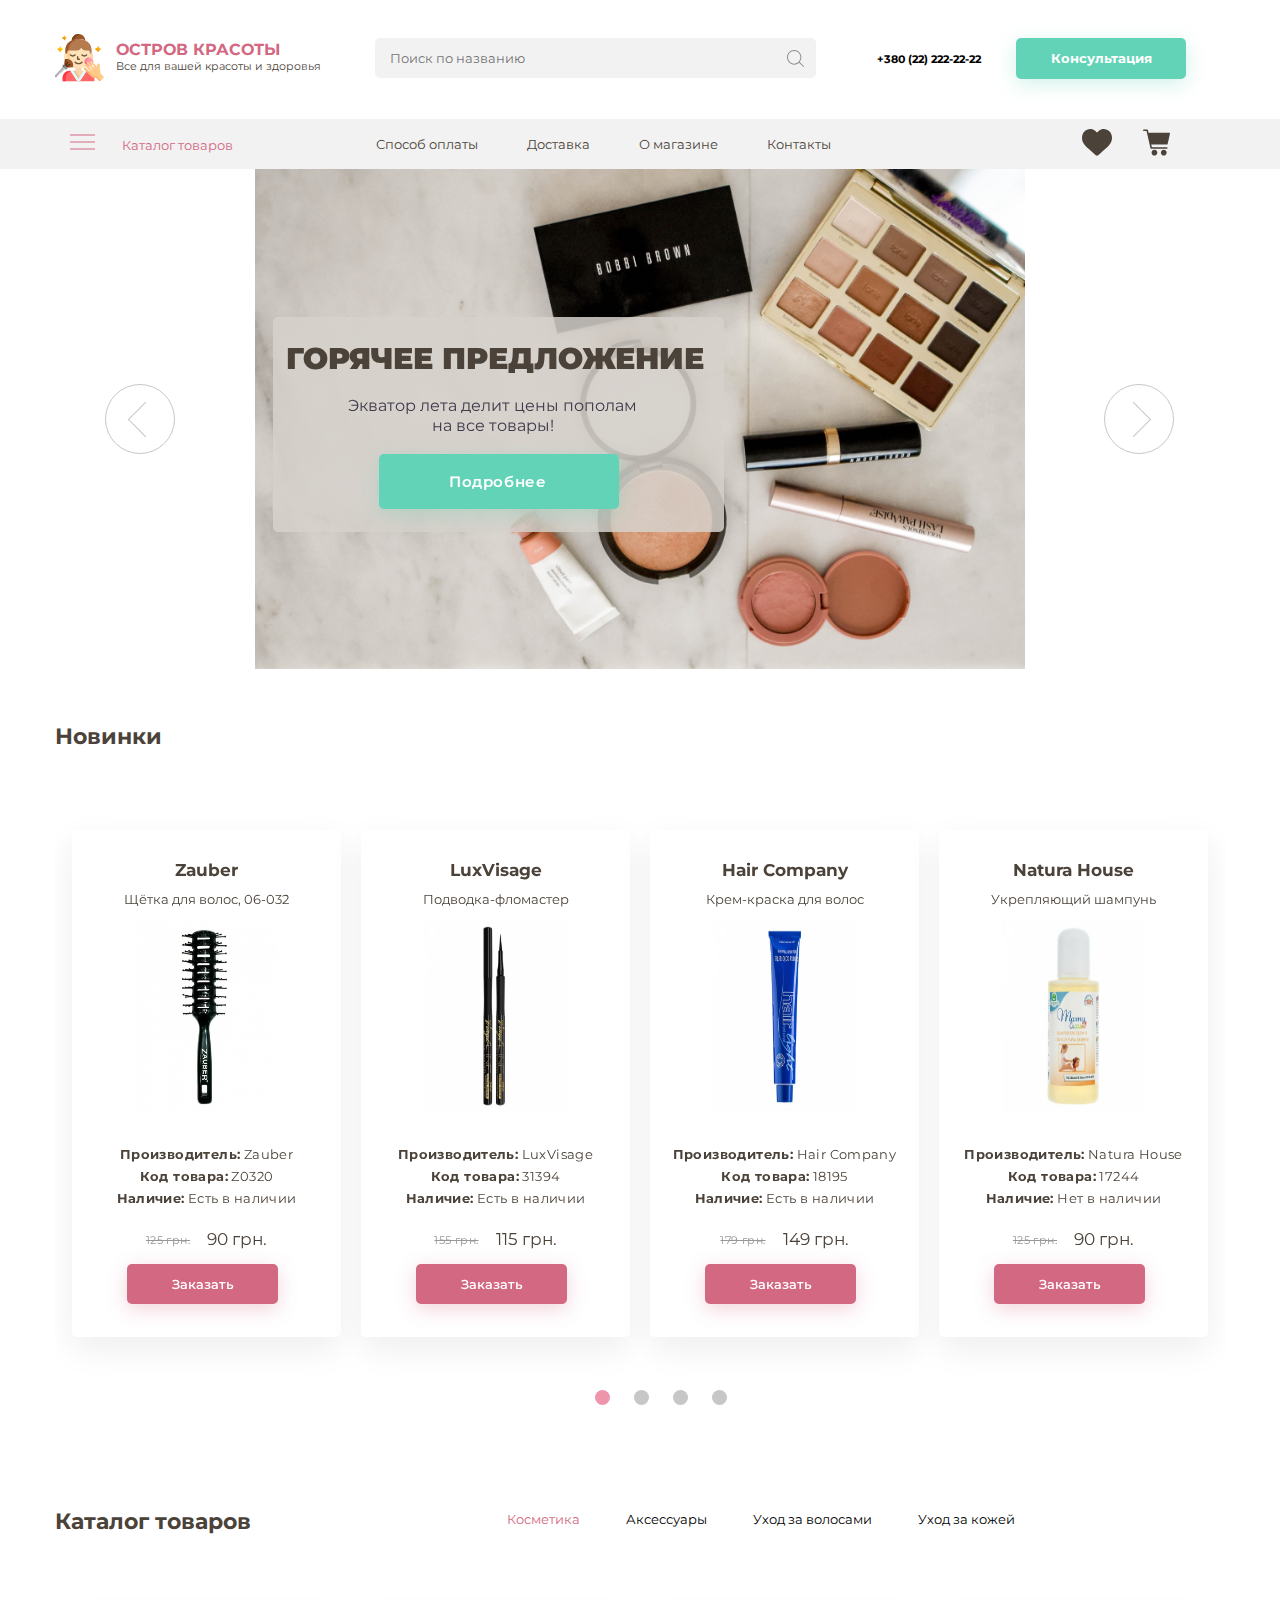
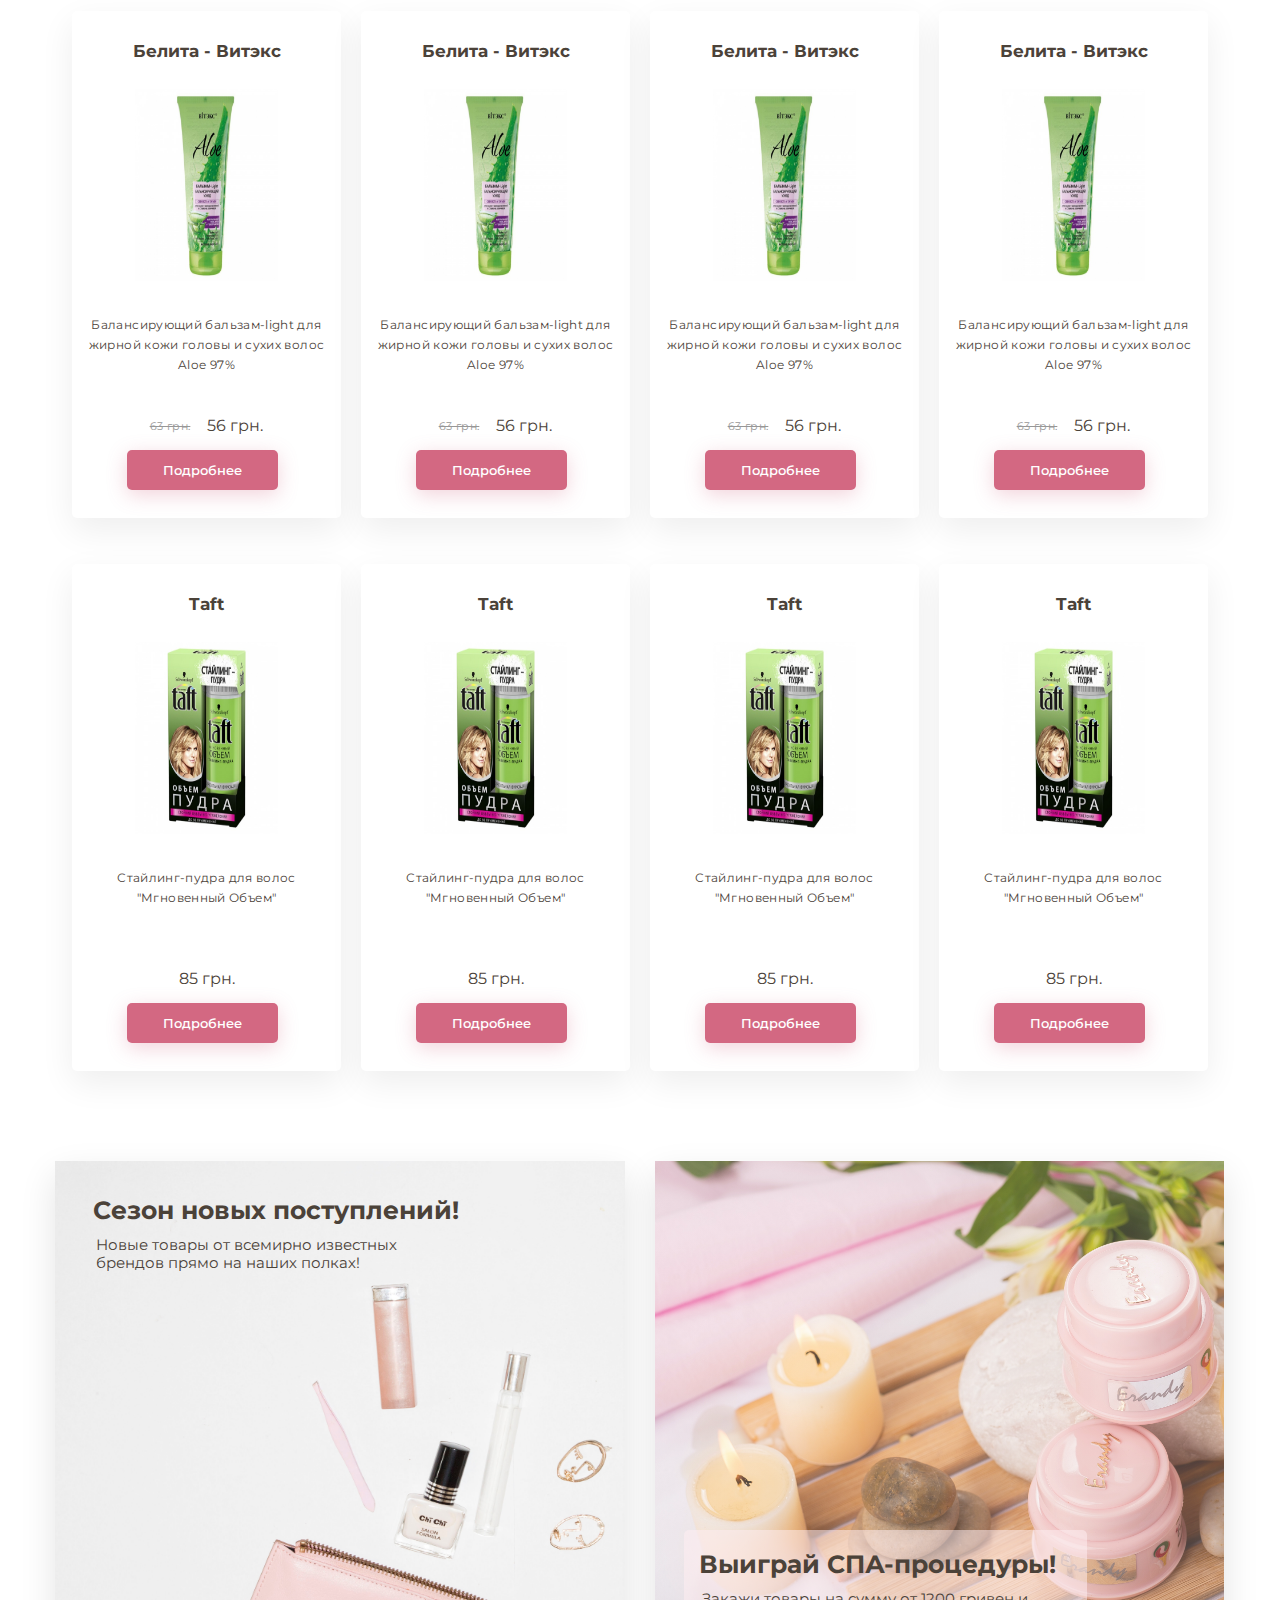
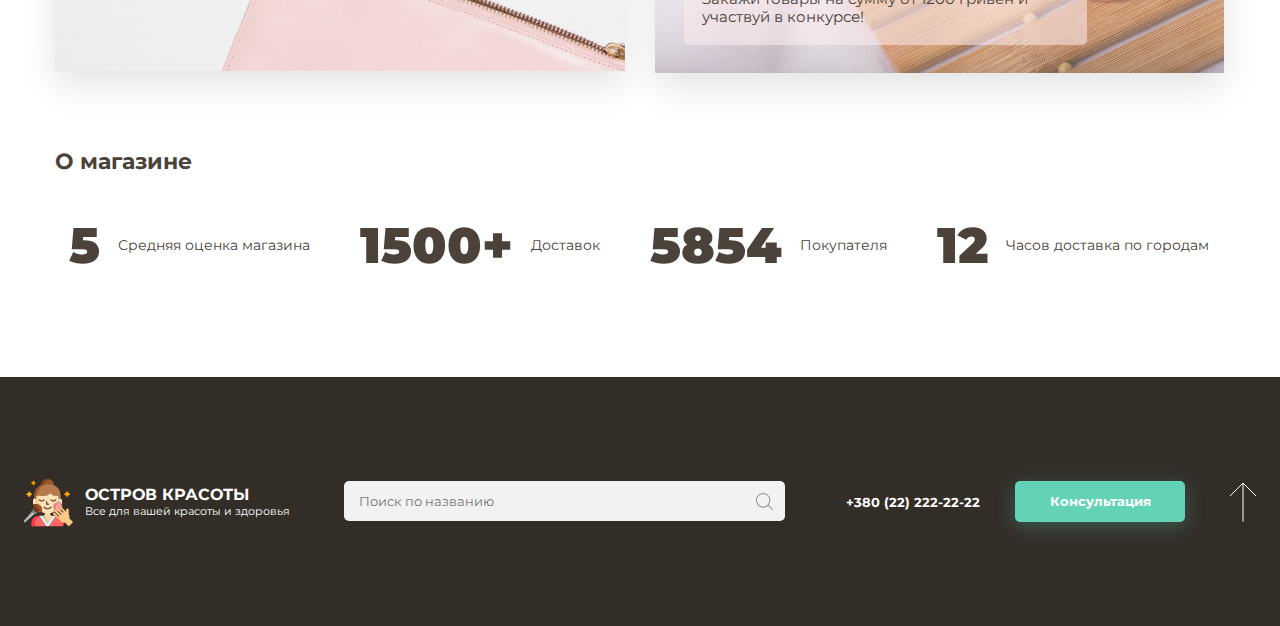
==== Shop/index.html @ 449b5393 "add project" ====
<!DOCTYPE html>
<html lang="en">
  <head>
    <meta charset="UTF-8" />
    <meta name="viewport" content="width=device-width, initial-scale=1.0" />
    <link
      href="https://fonts.googleapis.com/css2?family=Montserrat:wght@400;700;900&display=swap"
      rel="stylesheet"
    />
    <link rel="stylesheet" href="css/glide.core.min.css">
    <link rel="stylesheet" href="css/main.css" />
    <title>Beauty island</title>
  </head>
  <body>
    <div class="wrapper">
      <header class="header">
        <div class="logo">
          <img src="img/makeup.svg" alt="logo" />
          <div>
            <h3>Остров красоты</h3>
            <p>Все для вашей красоты и здоровья</p>
          </div>
        </div>
        <div class="search">
          <form action="">
          <input type="text" placeholder=
          "Поиск по названию" class="inp_ser" name="search" />
            <button class="mag" type="submit">
              <svg width="18" height="18" viewBox="0 0 18 18" fill="#8F8F8F" xmlns="http://www.w3.org/2000/svg">
                <path fill-rule="evenodd" clip-rule="evenodd" d="M13.3601 7.3358C13.3601 10.8553 10.5731 13.6716 7.18004 13.6716C3.78702 13.6716 1 10.8553 1 7.3358C1 3.81629 3.78702 1 7.18004 1C10.5731 1 13.3601 3.81629 13.3601 7.3358ZM12.0751 12.7025C10.7926 13.9242 9.07176 14.6716 7.18004 14.6716C3.21461 14.6716 0 11.3873 0 7.3358C0 3.28435 3.21461 0 7.18004 0C11.1455 0 14.3601 3.28435 14.3601 7.3358C14.3601 9.09051 13.7571 10.7013 12.7512 11.9637L17.1107 16.4178L16.3961 17.1173L12.0751 12.7025Z" fill="#595A65"/>
              </svg>                
            </button>
        </form></div>
        <div class="consult">
          <p class="number">+380 (22) 222-22-22</p>
          <a href="#" class="btn_consult">Консультация</a>
        </div>
      </header>
    </div>
    <nav class="nav">
      <div class="wrapper_nav">
      <ul class="burg">
        <li>
          <img src="img/burger.svg" alt="burger"><span>Каталог товаров</span>
          <ul class="burg_menu">
            <li><a href="#" style="padding-top: 10px;">Аксессуары</a></li>
            <li><a href="#">Косметика</a></li>
            <li><a href="#">Уход за волосами</a></li>
            <li><a href="#" style="padding-bottom: 18px;">Уход за кожей</a></li>
          </ul>
        </li>
      </ul>
      <ul class="line_menu">
        <li><a href="#">Способ оплаты</a></li>
        <li><a href="#">Доставка</a></li>
        <li><a href="#">О магазине</a></li>
        <li><a href="#" style="padding-right: 0;">Контакты</a></li>
      </ul>
      <div class="heart">
        <a href="#">
        <svg width="30" height="27" viewBox="0 0 30 27" fill="none" xmlns="http://www.w3.org/2000/svg">
          <path id="heart_svg" d="M27.6201 2.612C26.0671 0.927658 23.9362 0 21.6195 0C19.8878 0 18.3018 0.547485 16.9057 1.62712C16.2012 2.17209 15.5628 2.83882 15 3.61702C14.4374 2.83905 13.7988 2.17209 13.0941 1.62712C11.6982 0.547485 10.1122 0 8.38051 0C6.06377 0 3.93265 0.927658 2.37968 2.612C0.845261 4.27666 0 6.55083 0 9.01588C0 11.553 0.945511 13.8755 2.97546 16.325C4.79141 18.5161 7.40135 20.7404 10.4237 23.316C11.4558 24.1956 12.6256 25.1926 13.8403 26.2546C14.1611 26.5356 14.5729 26.6904 15 26.6904C15.4269 26.6904 15.8389 26.5356 16.1593 26.255C17.374 25.1928 18.5445 24.1953 19.577 23.3153C22.5989 20.7401 25.2088 18.5161 27.0248 16.3248C29.0547 13.8755 30 11.553 30 9.01566C30 6.55083 29.1547 4.27666 27.6201 2.612Z" fill="#4B4239"/>
          </svg></a>
      </div>
      <div class="cart">
        <a href="#">
        <svg width="27" height="27" viewBox="0 0 27 27" fill="none" xmlns="http://www.w3.org/2000/svg">
        <g clip-path="url(#clip0)">
        <path d="M26.8294 3.92691C26.6815 3.74218 26.4578 3.63465 26.2212 3.63465H5.49239L4.91273 1.12291C4.83115 0.769541 4.51649 0.519211 4.15383 0.519211H0.778834C0.348732 0.519211 0 0.867943 0 1.2981C0 1.72825 0.348732 2.07693 0.778834 2.07693H3.53426L7.46888 19.1271C7.5504 19.4804 7.86512 19.7308 8.22778 19.7308H23.8327C24.2628 19.7308 24.6115 19.382 24.6115 18.9519C24.6115 18.5218 24.2628 18.1731 23.8327 18.1731H8.8474L8.24834 15.5769H23.8847C24.249 15.5769 24.5646 15.3244 24.6445 14.9691L26.981 4.58445C27.033 4.35358 26.9772 4.11169 26.8294 3.92691Z" fill="#4B4239"/>
        <path d="M11.423 20.7692C9.84839 20.7692 8.56726 22.0503 8.56726 23.625C8.56726 25.1997 9.84834 26.4808 11.423 26.4808C12.9977 26.4808 14.2788 25.1997 14.2788 23.625C14.2788 22.0503 12.9977 20.7692 11.423 20.7692Z" fill="#4B4239"/>
        <path d="M20.7692 20.7692C19.1946 20.7692 17.9135 22.0503 17.9135 23.625C17.9135 25.1997 19.1945 26.4808 20.7692 26.4808C22.3439 26.4808 23.625 25.1997 23.625 23.625C23.625 22.0503 22.3439 20.7692 20.7692 20.7692Z" fill="#4B4239"/>
        </g>
        <defs>
        <clipPath id="clip0">
        <rect width="27" height="27" fill="white"/>
        </clipPath>
        </defs>
        </svg>
        </a></div>
    </nav>
    <div class="wrapper">
      <div class="glide courusel">
        <div class="glide__arrows arrows" data-glide-el="controls">
          <button class="glide__arrow glide__arrow--left left_arrow" data-glide-dir="<"><div class="a_l"></div></button>
          <button class="glide__arrow glide__arrow--right right_arrow" data-glide-dir=">"><div class="a_r"></div></button>
        </div>
        <div class="glide__track" data-glide-el="track">  
          <ul class="glide__slides">
            <li class="glide__slide img1"><div class="hot_proposition">
              <h1>горячее предложение </h1>
              <p>Экватор лета делит цены пополам 
                на все товары!</p>
                <a href="#" class="see_more">Подробнее</a>
            </div></li>
            <li class="glide__slide img2"><div class="hot_proposition">
              <h1>прохладное предложение </h1>
              <p>Экватор лета делит цены пополам 
                на все товары!</p>
                <a href="#" class="see_more">Подробнее</a>
            </div></li>
            <li class="glide__slide img3"><div class="hot_proposition">
              <h1>холодное предложение </h1>
              <p>Экватор лета делит цены пополам 
                на все товары!</p>
                <a href="#" class="see_more">Подробнее</a>
            </div></li>
        </ul>
        </div>
        </div>
        <div class="glide bullet_courusel">
          <p class="headerling">Новинки</p>
          <div class="glide__track" data-glide-el="track">
            <ul class="glide__slides">
              <li class="glide__slide new_art_slide">
              <div class="new_article"">
                <p class="who">Zauber</p>
                <p class="what">Щётка для волос, 06-032</p>
                <img src="img/06-032-350x350.jpg" alt="comb">
                <p class="where">
                  <strong>Производитель:</strong> Zauber </p> 
                  <p class="where"><strong> Код товара:</strong> Z0320 </p>
                 <p class="where"><strong>  Наличие:</strong> Есть в наличии </p>
                  <div class="cost">
                    <p class="start">125 грн.</p>
                    <p class="sale">90 грн.</p>
                  </div>
                  <a href="#">Заказать</a>
              </div>
             <div class="new_article"">
                <p class="who">LuxVisage</p>
                <p class="what">Подводка-фломастер</p>
                <img src="img/31394-500x500.jpg" alt="comb">
                <p class="where">
                  <strong>Производитель:</strong> LuxVisage </p> 
                  <p class="where"><strong> Код товара:</strong> 31394 </p>
                 <p class="where"><strong>  Наличие:</strong> Есть в наличии </p>
                  <div class="cost">
                    <p class="start">155 грн.</p>
                    <p class="sale">115 грн.</p>
                  </div>
                  <a href="#">Заказать</a>
              </div>
             <div class="new_article"">
                <p class="who">Hair Company</p>
                <p class="what">Крем-краска для волос</p>
                <img src="img/HC_18195-500x500.jpg" alt="comb">
                <p class="where">
                  <strong>Производитель:</strong> Hair Company </p> 
                  <p class="where"><strong> Код товара:</strong> 18195 </p>
                 <p class="where"><strong>  Наличие:</strong> Есть в наличии </p>
                  <div class="cost">
                    <p class="start">179 грн.</p>
                    <p class="sale">149 грн.</p>
                  </div>
                  <a href="#">Заказать</a>
              </div>
             <div class="new_article"">
                <p class="who">Natura House </p>
                <p class="what">Укрепляющий шампунь </p>
                <img src="img/17244-500x500.jpg" alt="comb">
                <p class="where">
                  <strong>Производитель:</strong> Natura House </p> 
                  <p class="where"><strong> Код товара:</strong> 17244 </p>
                 <p class="where"><strong>  Наличие:</strong> Нет в наличии </p>
                  <div class="cost">
                    <p class="start">125 грн.</p>
                    <p class="sale">90 грн.</p>
                  </div>
                  <a href="#">Заказать</a>
              </div>
            </li>
          </li>
          <li class="glide__slide new_art_slide">
            <div class="new_article"">
        <p class="who">Hair Company</p>
        <p class="what">Крем-краска для волос</p>
        <img src="img/HC_18195-500x500.jpg" alt="comb">
        <p class="where">
          <strong>Производитель:</strong> Hair Company </p> 
          <p class="where"><strong> Код товара:</strong> 18195 </p>
         <p class="where"><strong>  Наличие:</strong> Есть в наличии </p>
          <div class="cost">
            <p class="start">179 грн.</p>
            <p class="sale">149 грн.</p>
          </div>
          <a href="#">Заказать</a>
      </div>
      <div class="new_article">
        <p class="who">Natura House </p>
        <p class="what">Укрепляющий шампунь </p>
        <img src="img/17244-500x500.jpg" alt="comb">
        <p class="where">
          <strong>Производитель:</strong> Natura House </p> 
          <p class="where"><strong> Код товара:</strong> 17244 </p>
         <p class="where"><strong>  Наличие:</strong> Нет в наличии </p>
          <div class="cost">
            <p class="start">125 грн.</p>
            <p class="sale">90 грн.</p>
          </div>
          <a href="#">Заказать</a>
      </div>
      <div class="new_article"">
        <p class="who">Zauber</p>
        <p class="what">Щётка для волос, 06-032</p>
        <img src="img/06-032-350x350.jpg" alt="comb">
        <p class="where">
          <strong>Производитель:</strong> Zauber </p> 
          <p class="where"><strong> Код товара:</strong> Z0320 </p>
         <p class="where"><strong>  Наличие:</strong> Есть в наличии </p>
          <div class="cost">
            <p class="start">125 грн.</p>
            <p class="sale">90 грн.</p>
          </div>
          <a href="#">Заказать</a>
      </div>
      <div class="new_article"">
        <p class="who">LuxVisage</p>
        <p class="what">Подводка-фломастер</p>
        <img src="img/31394-500x500.jpg" alt="comb">
        <p class="where">
          <strong>Производитель:</strong> LuxVisage </p> 
          <p class="where"><strong> Код товара:</strong> 31394 </p>
         <p class="where"><strong>  Наличие:</strong> Есть в наличии </p>
          <div class="cost">
            <p class="start">155 грн.</p>
            <p class="sale">115 грн.</p>
          </div>
          <a href="#">Заказать</a>
      </div>
          </li>
              <li class="glide__slide new_art_slide">
              <div class="new_article"">
                <p class="who">Zauber</p>
                <p class="what">Щётка для волос, 06-032</p>
                <img src="img/06-032-350x350.jpg" alt="comb">
                <p class="where">
                  <strong>Производитель:</strong> Zauber </p> 
                  <p class="where"><strong> Код товара:</strong> Z0320 </p>
                 <p class="where"><strong>  Наличие:</strong> Есть в наличии </p>
                  <div class="cost">
                    <p class="start">125 грн.</p>
                    <p class="sale">90 грн.</p>
                  </div>
                  <a href="#">Заказать</a>
              </div>
             <div class="new_article"">
                <p class="who">LuxVisage</p>
                <p class="what">Подводка-фломастер</p>
                <img src="img/31394-500x500.jpg" alt="comb">
                <p class="where">
                  <strong>Производитель:</strong> LuxVisage </p> 
                  <p class="where"><strong> Код товара:</strong> 31394 </p>
                 <p class="where"><strong>  Наличие:</strong> Есть в наличии </p>
                  <div class="cost">
                    <p class="start">155 грн.</p>
                    <p class="sale">115 грн.</p>
                  </div>
                  <a href="#">Заказать</a>
              </div>
             <div class="new_article"">
                <p class="who">Hair Company</p>
                <p class="what">Крем-краска для волос</p>
                <img src="img/HC_18195-500x500.jpg" alt="comb">
                <p class="where">
                  <strong>Производитель:</strong> Hair Company </p> 
                  <p class="where"><strong> Код товара:</strong> 18195 </p>
                 <p class="where"><strong>  Наличие:</strong> Есть в наличии </p>
                  <div class="cost">
                    <p class="start">179 грн.</p>
                    <p class="sale">149 грн.</p>
                  </div>
                  <a href="#">Заказать</a>
              </div>
             <div class="new_article"">
                <p class="who">Natura House </p>
                <p class="what">Укрепляющий шампунь </p>
                <img src="img/17244-500x500.jpg" alt="comb">
                <p class="where">
                  <strong>Производитель:</strong> Natura House </p> 
                  <p class="where"><strong> Код товара:</strong> 17244 </p>
                 <p class="where"><strong>  Наличие:</strong> Нет в наличии </p>
                  <div class="cost">
                    <p class="start">125 грн.</p>
                    <p class="sale">90 грн.</p>
                  </div>
                  <a href="#">Заказать</a>
              </div>
            </li>
                  <li class="glide__slide new_art_slide">
                    <div class="new_article"">
                <p class="who">Hair Company</p>
                <p class="what">Крем-краска для волос</p>
                <img src="img/HC_18195-500x500.jpg" alt="comb">
                <p class="where">
                  <strong>Производитель:</strong> Hair Company </p> 
                  <p class="where"><strong> Код товара:</strong> 18195 </p>
                 <p class="where"><strong>  Наличие:</strong> Есть в наличии </p>
                  <div class="cost">
                    <p class="start">179 грн.</p>
                    <p class="sale">149 грн.</p>
                  </div>
                  <a href="#">Заказать</a>
              </div>
              <div class="new_article"">
                <p class="who">Natura House </p>
                <p class="what">Укрепляющий шампунь </p>
                <img src="img/17244-500x500.jpg" alt="comb">
                <p class="where">
                  <strong>Производитель:</strong> Natura House </p> 
                  <p class="where"><strong> Код товара:</strong> 17244 </p>
                 <p class="where"><strong>  Наличие:</strong> Нет в наличии </p>
                  <div class="cost">
                    <p class="start">125 грн.</p>
                    <p class="sale">90 грн.</p>
                  </div>
                  <a href="#">Заказать</a>
              </div>
              <div class="new_article"">
                <p class="who">Zauber</p>
                <p class="what">Щётка для волос, 06-032</p>
                <img src="img/06-032-350x350.jpg" alt="comb">
                <p class="where">
                  <strong>Производитель:</strong> Zauber </p> 
                  <p class="where"><strong> Код товара:</strong> Z0320 </p>
                 <p class="where"><strong>  Наличие:</strong> Есть в наличии </p>
                  <div class="cost">
                    <p class="start">125 грн.</p>
                    <p class="sale">90 грн.</p>
                  </div>
                  <a href="#">Заказать</a>
              </div>
              <div class="new_article"">
                <p class="who">LuxVisage</p>
                <p class="what">Подводка-фломастер</p>
                <img src="img/31394-500x500.jpg" alt="comb">
                <p class="where">
                  <strong>Производитель:</strong> LuxVisage </p> 
                  <p class="where"><strong> Код товара:</strong> 31394 </p>
                 <p class="where"><strong>  Наличие:</strong> Есть в наличии </p>
                  <div class="cost">
                    <p class="start">155 грн.</p>
                    <p class="sale">115 грн.</p>
                  </div>
                  <a href="#">Заказать</a>
              </div>
                  </li>
            </ul>
             <div class="glide__bullets bullet_pos" data-glide-el="controls[nav]">
            <button class="glide__bullet circle" data-glide-dir="=0"></button>
            <button class="glide__bullet circle" data-glide-dir="=1"></button>
            <button class="glide__bullet circle" data-glide-dir="=2"></button>
            <button class="glide__bullet circle" data-glide-dir="=3"></button>
          </div>
          </div>
        </div>
        <div class="tabs">
            <p class="headerling">Каталог товаров</p>
            <div class="tabs_nav"> 
            <input type="radio" name="tab-btn" id="tab-btn-1" value="" checked>
            <label for="tab-btn-1">Косметика</label>
            <input type="radio" name="tab-btn" id="tab-btn-2" value="">
            <label for="tab-btn-2">Аксессуары</label>
            <input type="radio" name="tab-btn" id="tab-btn-3" value="">
            <label for="tab-btn-3">Уход за волосами</label>
            <input type="radio" name="tab-btn" id="tab-btn-4" value="">
            <label for="tab-btn-4">Уход за кожей</label>
            <div class="content">
            <div id="content-1" class="tabs_content">
              <div class="new_article"">
                <p class="who">Белита - Витэкс</p>
                <img src="img/27543-500x500 (1).jpg" alt="comb">
                <p class="where">
                  Балансирующий бальзам-light для жирной кожи головы и сухих волос Aloe 97% </p>
                  <div class="cost">
                    <p class="start">63 грн.</p>
                    <p class="sale">56 грн.</p>
                  </div>
                  <a href="#">Подробнее</a>
                </div>
                 <div class="new_article"">
                <p class="who">Белита - Витэкс</p>
                <img src="img/27543-500x500 (1).jpg" alt="comb">
                <p class="where">
                  Балансирующий бальзам-light для жирной кожи головы и сухих волос Aloe 97% </p>
                  <div class="cost">
                    <p class="start">63 грн.</p>
                    <p class="sale">56 грн.</p>
                  </div>
                  <a href="#">Подробнее</a>
                </div>
              <div class="new_article"">
                <p class="who">Белита - Витэкс</p>
                <img src="img/27543-500x500 (1).jpg" alt="comb">
                <p class="where">
                  Балансирующий бальзам-light для жирной кожи головы и сухих волос Aloe 97% </p>
                  <div class="cost">
                    <p class="start">63 грн.</p>
                    <p class="sale">56 грн.</p>
                  </div>
                  <a href="#">Подробнее</a>
                </div>
         <div class="new_article"">
                <p class="who">Белита - Витэкс</p>
                <img src="img/27543-500x500 (1).jpg" alt="comb">
                <p class="where">
                  Балансирующий бальзам-light для жирной кожи головы и сухих волос Aloe 97% </p>
                  <div class="cost">
                    <p class="start">63 грн.</p>
                    <p class="sale">56 грн.</p>
                  </div>
                  <a href="#">Подробнее</a>
                </div>
    </div>
    <div id="content-1" class="tabs_content">
      <div class="new_article"">
        <p class="who">Taft</p>
        <img src="img/9786-500x500.jpg" alt="comb">
          <p class="where">Стайлинг-пудра для волос "Мгновенный Объем"</p>
          <div class="cost" style="margin-top: 60px;">
            <p class="sale">85 грн.</p>
          </div>
          <a href="#">Подробнее</a>
      </div>  
       <div class="new_article"">
        <p class="who">Taft</p>
        <img src="img/9786-500x500.jpg" alt="comb">
          <p class="where">Стайлинг-пудра для волос "Мгновенный Объем"</p>
          <div class="cost" style="margin-top: 60px;">
            <p class="sale">85 грн.</p>
          </div>
          <a href="#">Подробнее</a>
      </div>  
       <div class="new_article"">
        <p class="who">Taft</p>
        <img src="img/9786-500x500.jpg" alt="comb">
          <p class="where">Стайлинг-пудра для волос "Мгновенный Объем"</p>
          <div class="cost" style="margin-top: 60px;">
            <p class="sale">85 грн.</p>
          </div>
          <a href="#">Подробнее</a>
      </div>  
      <div class="new_article"">
        <p class="who">Taft</p>
        <img src="img/9786-500x500.jpg" alt="comb">
          <p class="where">Стайлинг-пудра для волос "Мгновенный Объем"</p>
          <div class="cost" style="margin-top: 60px;">
            <p class="sale">85 грн.</p>
          </div>
          <a href="#">Подробнее</a>
      </div>  
         </div>
         <div id="content-2" class="tabs_content">
          <div class="new_article"">
            <p class="who">Team155</p>
            <img src="img/8712-500x500.jpg" alt="comb">
            <p class="where">
              Суперщадящий обволакивающий спрей для сохранения цвета волос Extrasafe Sealing Spray </p>
              <div class="cost" style = "margin-top: 20px;">
                <p class="start">291 грн.</p>
                <p class="sale">245 грн.</p>
              </div>
              <a href="#">Подробнее</a>
            </div>
             <div class="new_article"">
            <p class="who">Team155</p>
            <img src="img/8712-500x500.jpg" alt="comb">
            <p class="where">
              Суперщадящий обволакивающий спрей для сохранения цвета волос Extrasafe Sealing Spray </p>
              <div class="cost" style = "margin-top: 20px;">
                <p class="start">291 грн.</p>
                <p class="sale">245 грн.</p>
              </div>
              <a href="#">Подробнее</a>
            </div>
          <div class="new_article"">
            <p class="who">Team155</p>
            <img src="img/8712-500x500.jpg" alt="comb">
            <p class="where">
              Суперщадящий обволакивающий спрей для сохранения цвета волос Extrasafe Sealing Spray </p>
              <div class="cost" style = "margin-top: 20px;">
                <p class="start">291 грн.</p>
                <p class="sale">245 грн.</p>
              </div>
              <a href="#">Подробнее</a>
            </div>
     <div class="new_article"">
            <p class="who">Team155</p>
            <img src="img/8712-500x500.jpg" alt="comb">
            <p class="where">
              Суперщадящий обволакивающий спрей для сохранения цвета волос Extrasafe Sealing Spray </p>
              <div class="cost" style = "margin-top: 20px;">
                <p class="start">291 грн.</p>
                <p class="sale">245 грн.</p>
              </div>
              <a href="#">Подробнее</a>
            </div>
</div>
<div id="content-2" class="tabs_content">
  <div class="new_article"">
    <p class="who">Cutrin</p>
    <img src="img/54968-500x500.jpg" alt="comb">
      <p class="where">Восстанавливающий флюид для красоты волос Ainoa Nutri Repair Anti-Breakage Fluid</p>
      <div class="cost" style="margin-top: 40px;">
        <p class="start">788 грн.</p>
        <p class="sale">659 грн.</p>
      </div>
      <a href="#">Подробнее</a>
  </div>  
   <div class="new_article"">
    <p class="who">Cutrin</p>
    <img src="img/54968-500x500.jpg" alt="comb">
      <p class="where">Восстанавливающий флюид для красоты волос Ainoa Nutri Repair Anti-Breakage Fluid</p>
      <div class="cost" style="margin-top: 40px;">
        <p class="start">788 грн.</p>
        <p class="sale">659 грн.</p>
      </div>
      <a href="#">Подробнее</a>
  </div>  
   <div class="new_article"">
    <p class="who">Cutrin</p>
    <img src="img/54968-500x500.jpg" alt="comb">
      <p class="where">Восстанавливающий флюид для красоты волос Ainoa Nutri Repair Anti-Breakage Fluid</p>
      <div class="cost" style="margin-top: 40px;">
        <p class="start">788 грн.</p>
        <p class="sale">659 грн.</p>
      </div>
      <a href="#">Подробнее</a>
  </div>  
  <div class="new_article"">
    <p class="who">Cutrin</p>
    <img src="img/54968-500x500.jpg" alt="comb">
      <p class="where">Восстанавливающий флюид для красоты волос Ainoa Nutri Repair Anti-Breakage Fluid</p>
      <div class="cost" style="margin-top: 40px;">
        <p class="start">788 грн.</p>
        <p class="sale">659 грн.</p>
      </div>
      <a href="#">Подробнее</a>
  </div>  
     </div>
     <div id="content-3" class="tabs_content">
      <div class="new_article"">
        <p class="who">Shot</p>
        <img src="img/13914-500x500.jpg" alt="comb">
          <p class="where">Многофункциональный крем для волос и кожи головы</p>
          <div class="cost" style="margin-top: 58px;">
            <p class="start">390 грн.</p>
            <p class="sale">356 грн.</p>
          </div>
          <a href="#">Подробнее</a>
      </div>  
       <div class="new_article"">
        <p class="who">Shot</p>
        <img src="img/13914-500x500.jpg" alt="comb">
          <p class="where">Многофункциональный крем для волос и кожи головы</p>
          <div class="cost" style="margin-top: 58px;">
            <p class="start">390 грн.</p>
            <p class="sale">356 грн.</p>
          </div>
          <a href="#">Подробнее</a>
      </div>  
       <div class="new_article"">
        <p class="who">Shot</p>
        <img src="img/13914-500x500.jpg" alt="comb">
          <p class="where">Многофункциональный крем для волос и кожи головы</p>
          <div class="cost" style="margin-top: 58px;">
            <p class="start">390 грн.</p>
            <p class="sale">356 грн.</p>
          </div>
          <a href="#">Подробнее</a>
      </div>  
      <div class="new_article"">
        <p class="who">Shot</p>
        <img src="img/13914-500x500.jpg" alt="comb">
          <p class="where">Многофункциональный крем для волос и кожи головы</p>
          <div class="cost" style="margin-top: 58px;">
            <p class="start">390 грн.</p>
            <p class="sale">356 грн.</p>
          </div>
          <a href="#">Подробнее</a>
      </div>  
         </div>
         <div id="content-3" class="tabs_content">
          <div class="new_article"">
            <p class="who">Design Look</p>
            <img src="img/1700-500x500.jpg" alt="comb">
              <p class="where">Осветляющий порошок компактный "7 уровней" (голубой) TL Bleaching Powder Dust-Free</p>
              <div class="cost" style="margin-top: 20px;">
                <p class="sale">520 грн.</p>
              </div>
              <a href="#">Подробнее</a>
          </div>  
           <div class="new_article"">
            <p class="who">Design Look</p>
            <img src="img/1700-500x500.jpg" alt="comb">
              <p class="where">Осветляющий порошок компактный "7 уровней" (голубой) TL Bleaching Powder Dust-Free</p>
              <div class="cost" style="margin-top: 20px;">
                <p class="sale">520 грн.</p>
              </div>
              <a href="#">Подробнее</a>
          </div>  
           <div class="new_article"">
            <p class="who">Design Look</p>
            <img src="img/1700-500x500.jpg" alt="comb">
              <p class="where">Осветляющий порошок компактный "7 уровней" (голубой) TL Bleaching Powder Dust-Free</p>
              <div class="cost" style="margin-top: 20px;">
                <p class="sale">520 грн.</p>
              </div>
              <a href="#">Подробнее</a>
          </div>  
          <div class="new_article"">
            <p class="who">Design Look</p>
            <img src="img/1700-500x500.jpg" alt="comb">
              <p class="where">Осветляющий порошок компактный "7 уровней" (голубой) TL Bleaching Powder Dust-Free</p>
              <div class="cost" style="margin-top: 20px;">
                <p class="sale">520 грн.</p>
              </div>
              <a href="#">Подробнее</a>
          </div>  
             </div>
             <div id="content-4" class="tabs_content">
              <div class="new_article"">
                <p class="who">Joanna</p>
                <img src="img/17460_1-500x500.jpg" alt="comb">
                  <p class="where">Подкрашивающий шампунь Pastel Color</p>
                  <div class="cost" style="margin-top: 58px;">
                    <p class="start">56 грн.</p>
                    <p class="sale">50 грн.</p>
                  </div>
                  <a href="#">Подробнее</a>
              </div>  
               <div class="new_article"">
                <p class="who">Joanna</p>
                <img src="img/17460_1-500x500.jpg" alt="comb">
                  <p class="where">Подкрашивающий шампунь Pastel Color</p>
                  <div class="cost" style="margin-top: 58px;">
                    <p class="start">56 грн.</p>
                    <p class="sale">50 грн.</p>
                  </div>
                  <a href="#">Подробнее</a>
              </div>  
               <div class="new_article"">
                <p class="who">Joanna</p>
                <img src="img/17460_1-500x500.jpg" alt="comb">
                  <p class="where">Подкрашивающий шампунь Pastel Color</p>
                  <div class="cost" style="margin-top: 58px;">
                    <p class="start">56 грн.</p>
                    <p class="sale">50 грн.</p>
                  </div>
                  <a href="#">Подробнее</a>
              </div>  
              <div class="new_article"">
                <p class="who">Joanna</p>
                <img src="img/17460_1-500x500.jpg" alt="comb">
                  <p class="where">Подкрашивающий шампунь Pastel Color</p>
                  <div class="cost" style="margin-top: 58px;">
                    <p class="start">56 грн.</p>
                    <p class="sale">50 грн.</p>
                  </div>
                  <a href="#">Подробнее</a>
              </div>  
                 </div>
                 <div id="content-4" class="tabs_content">
                  <div class="new_article"">
                    <p class="who">Alter Ego</p>
                    <img src="img/4488-500x500.jpg" alt="comb">
                      <p class="where">Дополнительный протеиновый комплекс "Фаза №1" Egobond Booster</p>
                      <div class="cost" style="margin-top: 40px;">
                        <p class="sale">1340 грн.</>
                      </div>
                      <a href="#">Подробнее</a>
                  </div>  
                   <div class="new_article"">
                    <p class="who">Alter Ego</p>
                    <img src="img/4488-500x500.jpg" alt="comb">
                      <p class="where">Дополнительный протеиновый комплекс "Фаза №1" Egobond Booster</p>
                      <div class="cost" style="margin-top: 40px;">
                        <p class="sale">1340 грн.</>
                      </div>
                      <a href="#">Подробнее</a>
                  </div>  
                   <div class="new_article"">
                    <p class="who">Alter Ego</p>
                    <img src="img/4488-500x500.jpg" alt="comb">
                      <p class="where">Дополнительный протеиновый комплекс "Фаза №1" Egobond Booster</p>
                      <div class="cost" style="margin-top: 40px;">
                        <p class="sale">1340 грн.</>
                      </div>
                      <a href="#">Подробнее</a>
                  </div>  
                  <div class="new_article"">
                    <p class="who">Alter Ego</p>
                    <img src="img/4488-500x500.jpg" alt="comb">
                      <p class="where">Дополнительный протеиновый комплекс "Фаза №1" Egobond Booster</p>
                      <div class="cost" style="margin-top: 40px;">
                        <p class="sale">1340 грн.</>
                      </div>
                      <a href="#">Подробнее</a>
                  </div>  
                     </div>
        </div>
      </div>
        </div>
        <div class="add">
          <div class="left_add">
            <p>Сезон новых поступлений!</p>
            <p>Новые товары от всемирно известных брендов прямо на наших полках!</p>
          </div>
          <div class="right_add">
            <div class="mini_add">
              <p>Выиграй СПА-процедуры!</p>
              <p>Закажи товары на сумму от 1200 гривен и участвуй в конкурсе!</p>
            </div>
          </div>
        </div>
        <div class="about">
          <p class="headerling" style="margin-bottom: 40px;">О магазине</p>
          <ul>
            <li><span style="margin-left: 14px; padding-right: 0;">5</span> Средняя оценка магазина</li>
            <li><span>1500+</span> Доставок</li>
            <li><span>5854</span> Покупателя</li>
            <li style="margin-right: 0; padding-right: 0;"><span>12</span> Часов доставка по городам</li>
          </ul>
        </div>
      </div> 
      <footer>
        <div class="logo">
          <img src="img/makeup.svg" alt="logo" />
          <div>
            <h3>Остров красоты</h3>
            <p>Все для вашей красоты и здоровья</p>
          </div>
        </div>
        <div class="search">
          <form action="">
          <input type="text" placeholder=
          "Поиск по названию" class="inp_ser" name="search" />
            <button class="mag" type="submit">
              <svg width="18" height="18" viewBox="0 0 18 18" fill="#8F8F8F" xmlns="http://www.w3.org/2000/svg">
                <path fill-rule="evenodd" clip-rule="evenodd" d="M13.3601 7.3358C13.3601 10.8553 10.5731 13.6716 7.18004 13.6716C3.78702 13.6716 1 10.8553 1 7.3358C1 3.81629 3.78702 1 7.18004 1C10.5731 1 13.3601 3.81629 13.3601 7.3358ZM12.0751 12.7025C10.7926 13.9242 9.07176 14.6716 7.18004 14.6716C3.21461 14.6716 0 11.3873 0 7.3358C0 3.28435 3.21461 0 7.18004 0C11.1455 0 14.3601 3.28435 14.3601 7.3358C14.3601 9.09051 13.7571 10.7013 12.7512 11.9637L17.1107 16.4178L16.3961 17.1173L12.0751 12.7025Z" fill="#595A65"/>
              </svg>                
            </button>
        </form></div>
        <div class="consult">
          <p class="number" style="font-size: 13px;">+380 (22) 222-22-22</p>
          <a href="#" class="btn_consult">Консультация</a>
        </div>
        <svg width="28" height="40" viewBox="0 0 28 40" fill="none" xmlns="http://www.w3.org/2000/svg" style="margin-top: 105px; margin-left: 44px;">
          <path d="M14 39.5V1M14 1L1 14M14 1L27 14" stroke="white"/>
          </svg>
          
      </footer>
    </div>
  </div>
  <script src="js/glide.min.js"></script>
  <script> new Glide('.glide').mount() </script>
  <script src="js/main.js"></script>
  </body>
</html>
---- Shop/css/main.css ----
@charset "UTF-8";
* {
  margin: 0;
  padding: 0;
  font-family: "Montserrat", sans-serif;
  box-sizing: border-box;
}

ul {
  list-style-type: none;
}

input {
  border: none;
  outline: none;
}

.wrapper {
  width: 1170px;
  margin: 0 auto;
}

/* header */
.header {
  display: flex;
}

.logo {
  margin-top: 33px;
  margin-right: 54px;
  display: flex;
}
.logo img {
  width: 49px;
  height: 49px;
  margin-right: 12px;
}
.logo h3 {
  padding-top: 7px;
  font-style: normal;
  font-weight: bold;
  font-size: 16px;
  line-height: 20px;
  /* identical to box height */
  text-transform: uppercase;
  /* Основной цвет */
  color: #d36882;
}
.logo p {
  font-weight: normal;
  font-style: normal;
  font-size: 11px;
  line-height: 13px;
  color: #4b4239;
}

.search {
  margin-top: 38px;
  margin-right: 61px;
  position: relative;
}
.search .inp_ser {
  background: #f2f2f2;
  border-radius: 5px;
  font-weight: normal;
  font-size: 13px;
  line-height: 16px;
  color: #8f8f8f;
  padding: 12px 15px;
  width: 441px;
}

.mag {
  display: block;
  width: 18px;
  height: 18px;
  background: none;
  border: none;
  position: absolute;
  margin-top: -28px;
  margin-left: 412px;
}
.mag path {
  fill: #8f8f8f;
}

.mag:hover {
  cursor: pointer;
}

.consult {
  display: flex;
  margin-top: 38px;
}
.consult .number {
  font-weight: bold;
  font-size: 11px;
  line-height: 16px;
  margin-top: 13px;
  margin-right: 35px;
}
.consult .btn_consult {
  display: block;
  width: 170px;
  height: 41px;
  background: #63d3b8;
  border: 0;
  box-shadow: 0px 5px 20px rgba(99, 211, 184, 0.29);
  border-radius: 5px;
  font-weight: bold;
  font-size: 13px;
  line-height: 16px;
  color: #ffffff;
  text-decoration: none;
  padding: 12px 35px;
}
.consult .btn_consult:active {
  width: 195px;
  height: 47px;
  padding: 15px 50px;
  margin: -15px;
}

/*menu*/
.nav {
  background: #f2f2f2;
  width: 100%;
  margin-top: 37px;
  height: 50px;
}

.wrapper_nav {
  background: #f2f2f2;
  width: 1170px;
  margin: 0 auto;
  display: flex;
}

.burg {
  position: relative;
  padding: 15px;
  width: 200px;
}
.burg span {
  font-style: normal;
  font-weight: normal;
  font-size: 13px;
  line-height: 16px;
  /* identical to box height */
  /* Основной цвет */
  color: #d36882;
  margin-left: 27px;
}

.burg_menu {
  position: absolute;
  margin-top: 15px;
  margin-left: -8px;
  background: #f2f2f2;
  display: none;
}
.burg_menu li a {
  text-decoration: none;
  display: block;
  color: #4b4239;
  width: 170px;
  background: #f2f2f2;
  padding: 6px 18px;
  font-style: normal;
  font-weight: normal;
  font-size: 13px;
  line-height: 16px;
  margin-left: 10px;
}
.burg_menu li a:hover {
  color: #d36882;
}

.burg:hover {
  cursor: pointer;
}
.burg:hover .burg_menu {
  display: block;
  height: 128px;
  z-index: 5;
}

.line_menu {
  margin: 15px 0px;
  margin-left: 121px;
}
.line_menu li {
  display: inline-block;
  padding-right: 45px;
}
.line_menu li a {
  font-style: normal;
  font-weight: normal;
  font-size: 13px;
  line-height: 16px;
  text-decoration: none;
  color: #4b4239;
}
.line_menu li a:hover {
  color: #d36882;
}

.heart {
  margin-left: 206px;
  margin-top: 10px;
  width: 30px;
  height: 30px;
}
.heart svg:hover #heart_svg {
  cursor: pointer;
}

.cart {
  margin-top: 10px;
  margin-left: 31px;
}

.courusel {
  margin: 0 auto;
  width: 1070px;
  height: 500px;
}
.courusel li {
  width: 77px;
  height: 500px;
}

.img1,
.img2,
.img3 {
  background-image: url("../img/element5-digital-ceWgSMd8rvQ-unsplash.jpg");
  background-repeat: no-repeat;
  background-size: 770px 500px;
  background-position: top center;
  width: 770px;
  height: 500px;
}

.arrows {
  display: flex;
  z-index: 5;
  position: absolute;
  margin-top: 215px;
}

.left_arrow {
  width: 70px;
  height: 70px;
  border: 1px solid #c7c7c7;
  box-sizing: border-box;
  border-radius: 50%;
  background-color: transparent;
}

.left_arrow:focus {
  outline: none;
}

.left_arrow:hover {
  border: 1px solid #d36882;
}
.left_arrow:hover .a_l {
  border-color: #d36882;
}

.a_l {
  width: 25px;
  height: 25px;
  border: 1px solid #c7c7c7;
  margin: 0 auto;
  transform: rotate(135deg);
  border-left: none;
  border-top: none;
  margin-left: 27px;
}

.right_arrow {
  margin-left: 929px;
  width: 70px;
  height: 70px;
  border: 1px solid #c7c7c7;
  box-sizing: border-box;
  border-radius: 50%;
  background-color: transparent;
}

.right_arrow:focus {
  outline: none;
}

.a_r {
  width: 25px;
  height: 25px;
  border: 1px solid #c7c7c7;
  margin: 0 auto;
  transform: rotate(135deg);
  border-right: none;
  border-bottom: none;
  margin-right: 27px;
}

.right_arrow:hover {
  border: 1px solid #d36882;
}
.right_arrow:hover .a_r {
  border-color: #d36882;
}

.hot_proposition {
  width: 451px;
  height: 215px;
  margin-top: 148px;
  margin-left: 168px;
  background: rgba(214, 209, 203, 0.85);
  border-radius: 5px;
}
.hot_proposition h1 {
  position: absolute;
  font-style: normal;
  font-weight: 900;
  font-size: 30px;
  line-height: 37px;
  /* identical to box height */
  text-transform: uppercase;
  color: #4b4239;
  margin-top: 23px;
  margin-left: 13px;
}
.hot_proposition p {
  position: absolute;
  font-style: normal;
  font-weight: normal;
  font-size: 16px;
  line-height: 20px;
  text-align: center;
  color: #3f394b;
  display: block;
  width: 293px;
  margin-top: 79px;
  margin-left: 73px;
}

.see_more {
  display: block;
  position: absolute;
  margin-top: 137px;
  margin-left: 106px;
  width: 240px;
  height: 55px;
  background: #63d3b8;
  /* тень кнопок */
  box-shadow: 0px 5px 20px rgba(99, 211, 184, 0.29);
  border-radius: 5px;
  font-style: normal;
  font-weight: 600;
  font-size: 15px;
  line-height: 18px;
  letter-spacing: 0.04em;
  text-decoration: none;
  color: #ffffff;
  padding-top: 19px;
  padding-left: 70px;
}

.see_more:active {
  width: 287px;
  height: 65px;
  padding-top: 23px;
  padding-left: 90px;
}

.img2 h1 {
  font-size: 25px;
}

.img3 h1 {
  font-size: 28px;
}

.headerling {
  font-style: normal;
  font-weight: bold;
  font-size: 22px;
  line-height: 27px;
  /* identical to box height */
  color: #4b4239;
}

.bullet_courusel {
  width: 1171px;
  height: 673px;
  margin-top: 54px;
}
.bullet_courusel .headerling {
  margin-top: 21px;
  margin-bottom: 40px;
  font-style: normal;
  font-weight: bold;
  font-size: 22px;
  line-height: 27px;
  /* identical to box height */
  color: #4b4239;
}

.new_art_slide {
  display: flex;
}

.new_article {
  width: 269px;
  height: 507px;
  margin: 0px 10px;
  margin-bottom: 78px;
  margin-top: 40px;
  background: #ffffff;
  box-shadow: 0px 12px 34px rgba(0, 0, 0, 0.07);
  border-radius: 5px;
  text-align: center;
}
.new_article .who {
  font-style: normal;
  font-weight: bold;
  font-size: 17px;
  line-height: 21px;
  /* identical to box height */
  color: #4b4239;
  margin-top: 30px;
  margin-bottom: 10px;
}
.new_article .what {
  font-style: normal;
  font-weight: normal;
  font-size: 13px;
  line-height: 16px;
  color: #4b4239;
  margin-bottom: 13px;
}
.new_article img {
  margin: 0 auto;
  width: 143px;
  height: 192px;
  margin-bottom: 30px;
}
.new_article .where {
  font-style: normal;
  font-size: 13px;
  line-height: 16px;
  letter-spacing: 0.03em;
  text-align: center;
  color: #4b4239;
  margin-bottom: 6px;
}
.new_article .cost {
  display: flex;
  justify-content: center;
  margin-bottom: 14px;
  margin-top: 23px;
}
.new_article .cost .start {
  font-style: normal;
  font-weight: normal;
  font-size: 11px;
  line-height: 13px;
  letter-spacing: 0.035em;
  -webkit-text-decoration-line: line-through;
          text-decoration-line: line-through;
  margin-right: 17px;
  margin-top: 5px;
  color: #979797;
}
.new_article .cost .sale {
  font-style: normal;
  font-weight: normal;
  font-size: 17px;
  line-height: 21px;
  color: #4b4239;
}
.new_article a {
  display: block;
  width: 151px;
  height: 40px;
  font-style: normal;
  font-size: 13px;
  line-height: 16px;
  /* identical to box height */
  text-decoration: none;
  color: #ffffff;
  padding: 12px;
  background: #d36882;
  /* тень кнопок 2 */
  font-weight: 550;
  box-shadow: 0px 5px 20px rgba(211, 104, 130, 0.29);
  border-radius: 5px;
  margin-left: 55px;
}

.new_article:first-child {
  margin-left: 17px;
}

.circle {
  width: 15px;
  height: 15px;
  border-radius: 50%;
  border: none;
  background-color: #c7c7c7;
  margin: 0px 10px;
}

.circle:focus {
  outline: none;
}

.glide__bullet--active {
  background-color: #ed96ab;
}

.bullet_pos {
  width: 155px;
  position: absolute;
  z-index: 5;
  margin-left: 530px;
  margin-top: -25px;
}

.tabs {
  margin-top: 60px;
  padding-top: 52px;
  margin-bottom: 75px;
}
.tabs .headerling {
  float: left;
  margin-right: 223px;
}

.tabs_nav > input[type=radio] {
  display: none;
}

.tabs_nav > input[type=radio]:checked + label {
  color: #d36882;
}

.tabs_nav > label {
  display: inline-block;
  text-align: center;
  vertical-align: middle;
  -webkit-user-select: none;
          user-select: none;
  border: 1px solid transparent;
  padding: 2px 8px;
  font-size: 13px;
  line-height: 16px;
  border-radius: 4px;
  transition: color 0.15s ease-in-out, background-color 0.15s ease-in-out, border-color 0.15s ease-in-out;
  margin-left: 24px;
  cursor: pointer;
  margin-bottom: 10px;
}

.content {
  width: 1170px;
  margin-top: 40px;
}

.tabs_content {
  display: flex;
}
.tabs_content .new_article {
  margin-top: 31px;
  margin-bottom: 15px;
}
.tabs_content .new_article .who {
  margin-bottom: 27px;
}
.tabs_content .new_article .where {
  margin: 0px 15px;
  font-weight: normal;
  font-size: 12px;
  line-height: 20px;
  text-align: center;
  color: #4b4239;
}
.tabs_content .new_article .cost {
  margin-top: 40px;
}
.tabs_content .new_article .cost .sale {
  font-size: 16px;
}
.tabs_content .new_article a {
  margin-left: 55px;
}

#content-1 {
  display: none;
}

#content-2 {
  display: none;
}

#content-3 {
  display: none;
}

#content-4 {
  display: none;
}

#tab-btn-1:checked ~ .content #content-1 {
  display: flex;
}

#tab-btn-2:checked ~ .content #content-2 {
  display: flex;
}

#tab-btn-3:checked ~ .content #content-3 {
  display: flex;
}

#tab-btn-4:checked ~ .content #content-4 {
  display: flex;
}

.add {
  display: flex;
}

.left_add {
  width: 570px;
  height: 510px;
  margin-right: 30px;
  background: linear-gradient(130.61deg, rgba(255, 238, 242, 0.17) -1.43%, rgba(255, 248, 242, 0.27) 100%);
  background-image: url("../img/s-o-c-i-a-l-c-u-t-MXz_6BkMogs-unsplash.jpg");
  background-repeat: no-repeat;
  background-size: 770px 610px;
  margin-bottom: 75px;
  /* обычная тень */
  box-shadow: 0px 14px 34px rgba(0, 0, 0, 0.11);
}
.left_add p:first-child {
  font-style: normal;
  font-weight: bold;
  font-size: 25px;
  line-height: 30px;
  color: #4b4239;
  margin-top: 34px;
  margin-left: 38px;
}
.left_add p:last-child {
  font-style: normal;
  font-weight: normal;
  font-size: 15px;
  line-height: 18px;
  color: #4b4239;
  display: block;
  width: 370px;
  margin-left: 41px;
  margin-top: 11px;
}

.right_add {
  width: 569px;
  height: 512px;
  margin-bottom: 25px;
  background: linear-gradient(129.59deg, rgba(255, 238, 242, 0.17) 0.09%, rgba(255, 248, 242, 0.27) 100%), url("../img/miguel-del-sol-GQyVnL3x4Hg-unsplash.jpg");
  /* обычная тень */
  box-shadow: 0px 14px 34px rgba(0, 0, 0, 0.11);
  background-repeat: no-repeat;
  background-size: 769px 512px;
  margin-bottom: 75px;
}

.mini_add {
  background: rgba(255, 238, 242, 0.53);
  border-radius: 5px;
  width: 403px;
  height: 115px;
  margin-top: 369px;
  margin-left: 29px;
}
.mini_add p:first-child {
  font-weight: bold;
  font-size: 25px;
  line-height: 30px;
  color: #4b4239;
  margin-left: 15px;
  padding-top: 19px;
}
.mini_add p:last-child {
  font-style: normal;
  font-weight: normal;
  font-size: 15px;
  line-height: 18px;
  color: #4b4239;
  margin-left: 18px;
  margin-top: 11px;
}

.about {
  margin-bottom: 101px;
}
.about ul {
  list-style-type: none;
  display: flex;
}
.about ul li {
  display: flex;
  font-style: normal;
  font-weight: normal;
  font-size: 14px;
  line-height: 17px;
  margin-right: 50px;
  align-items: center;
  /* identical to box height */
  color: #4b4239;
}
.about ul li span {
  font-style: normal;
  font-weight: 900;
  font-size: 50px;
  line-height: 61px;
  margin-right: 18px;
  /* identical to box height */
  color: #4b4239;
}

footer {
  display: flex;
  height: 249px;
  background: #332d28;
  justify-content: center;
}
footer .logo {
  margin-top: 101px;
}
footer .logo h3,
footer .logo p {
  color: #fff;
}
footer .search {
  margin-top: 104px;
}
footer .consult {
  margin-top: 104px;
}
footer .consult .number {
  color: #fff;
}
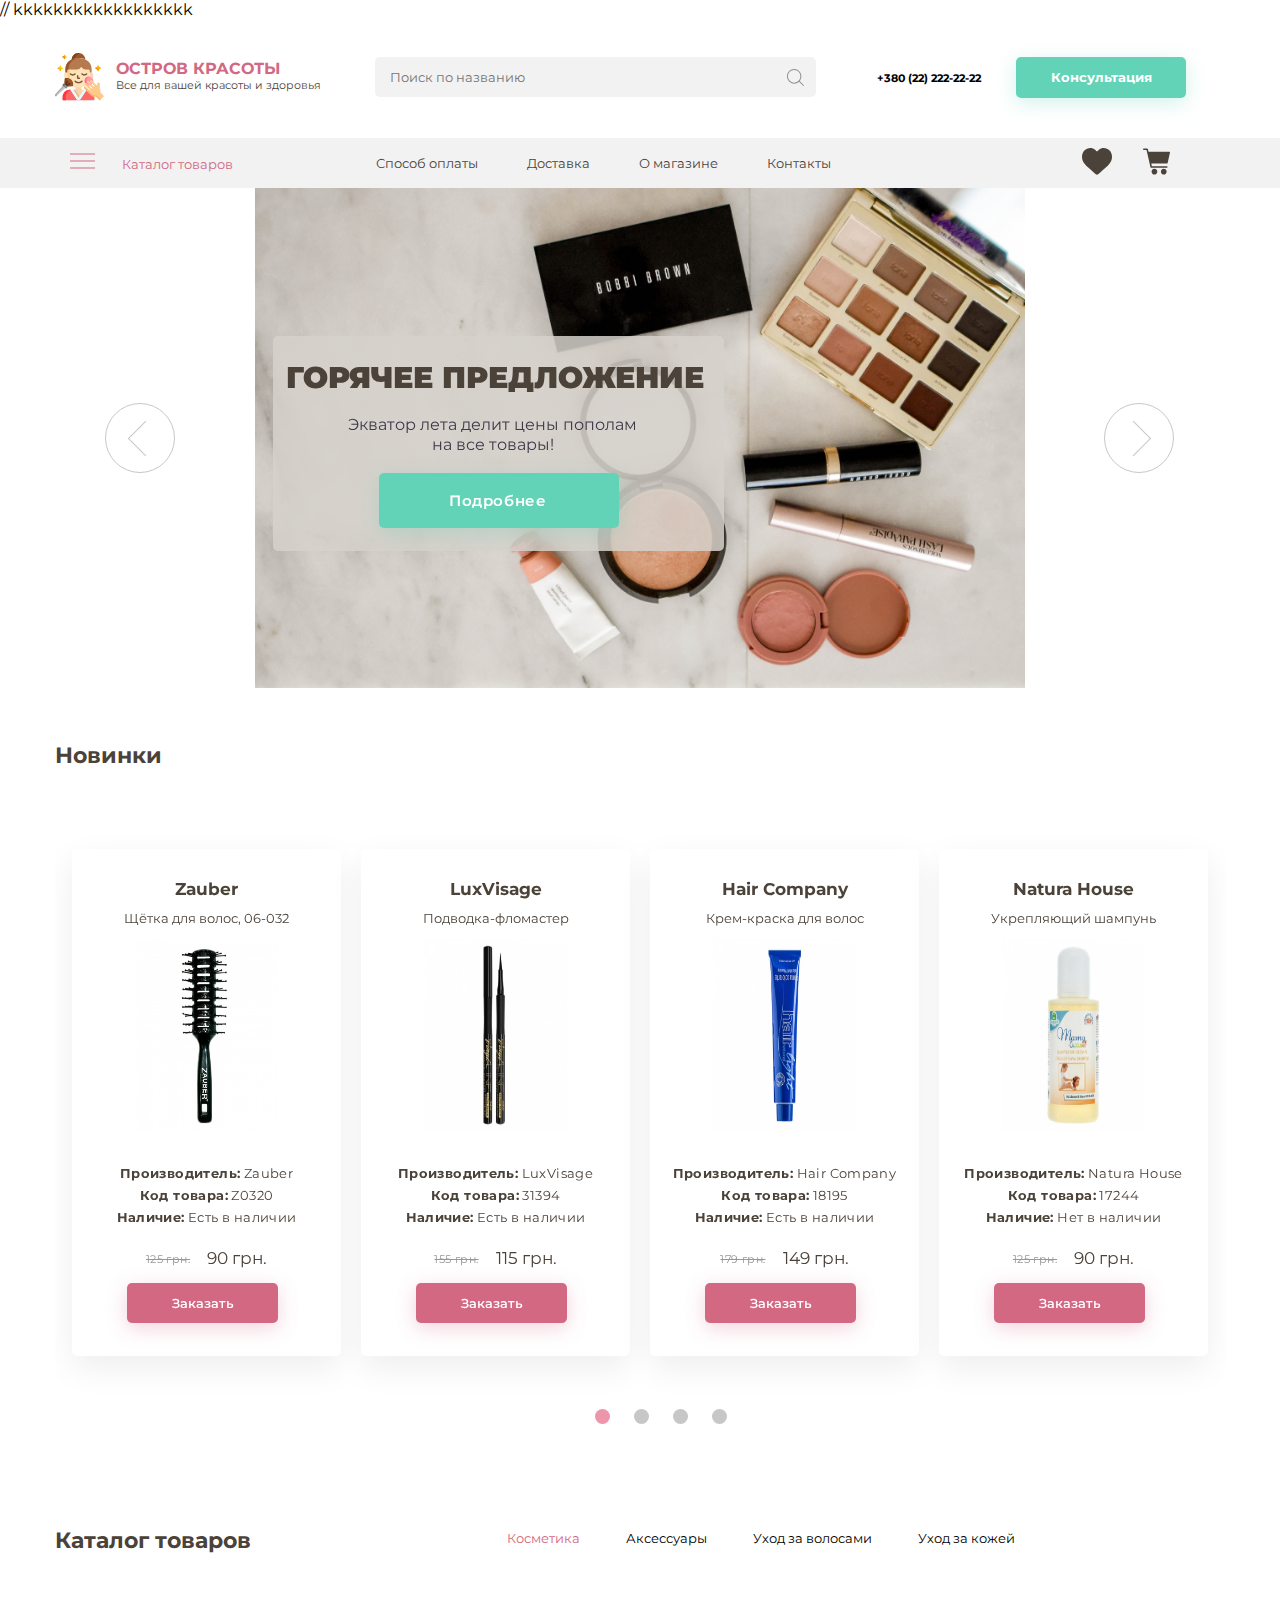
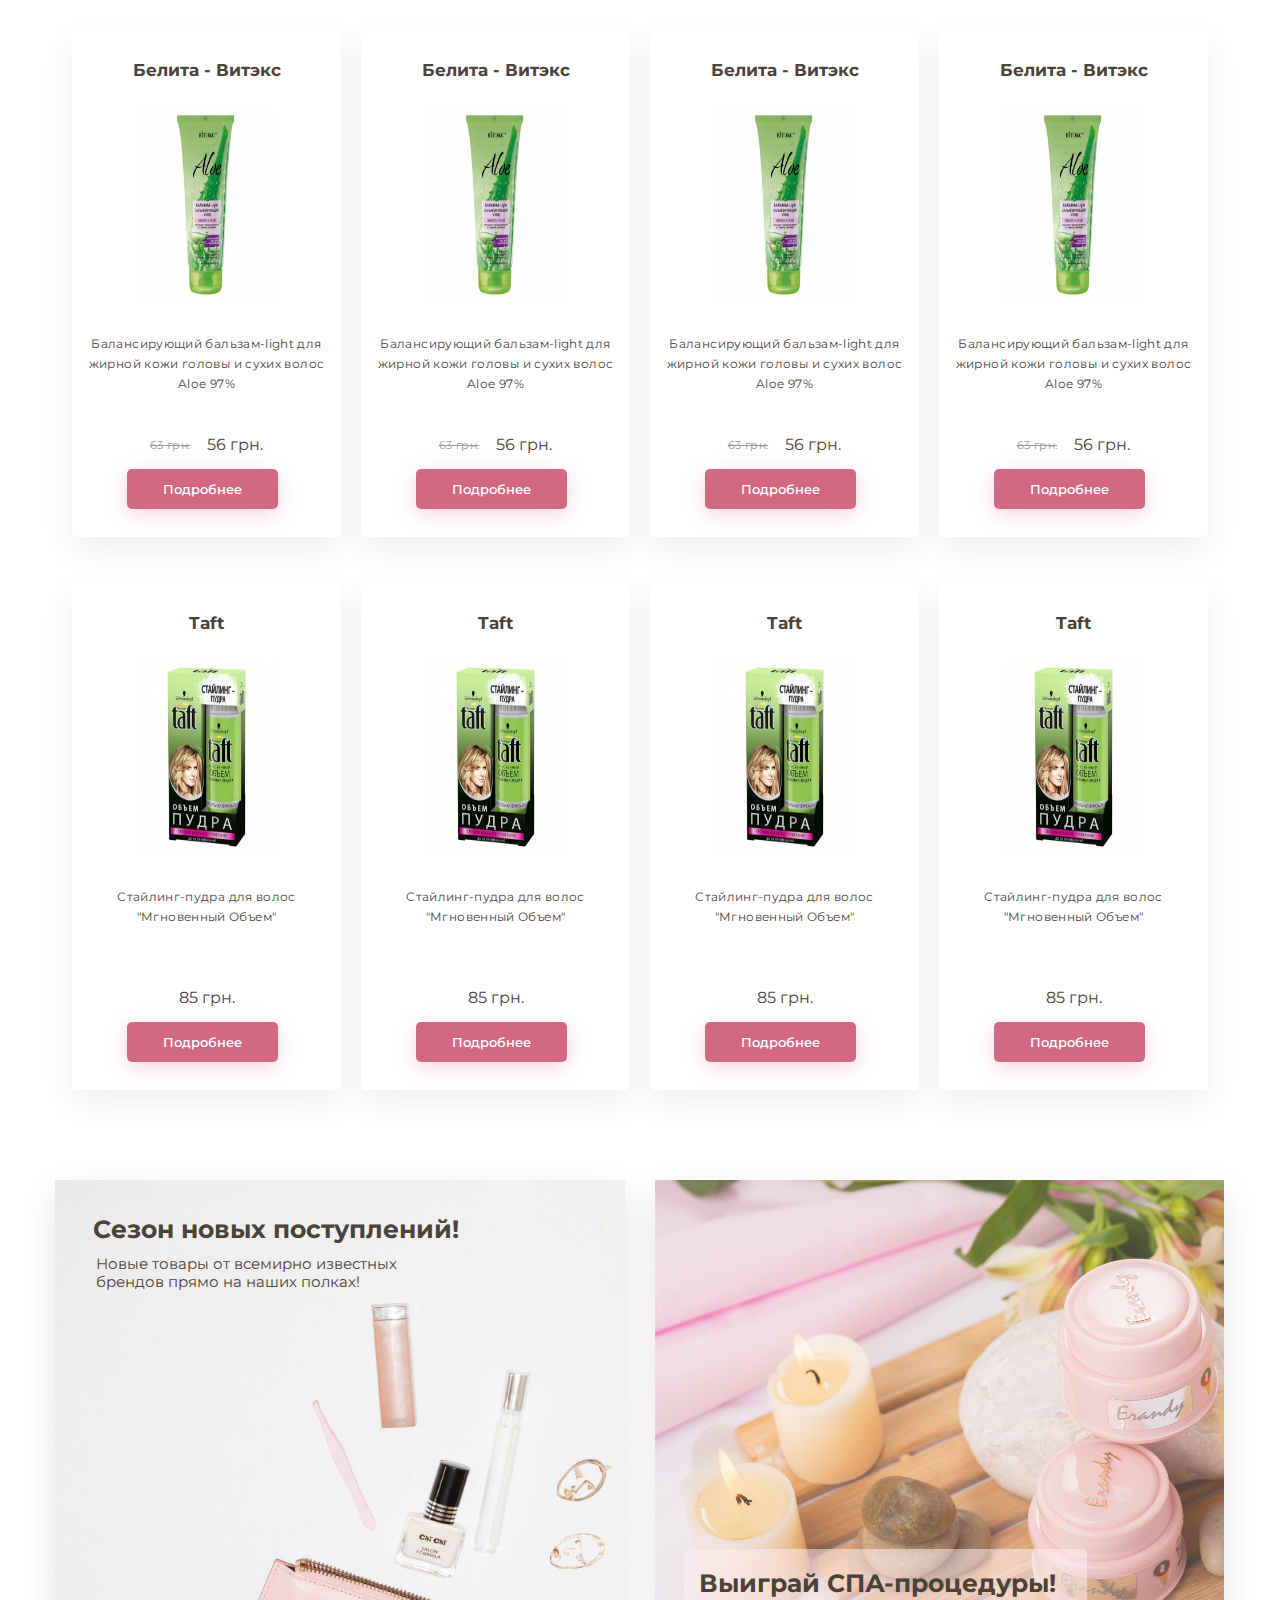
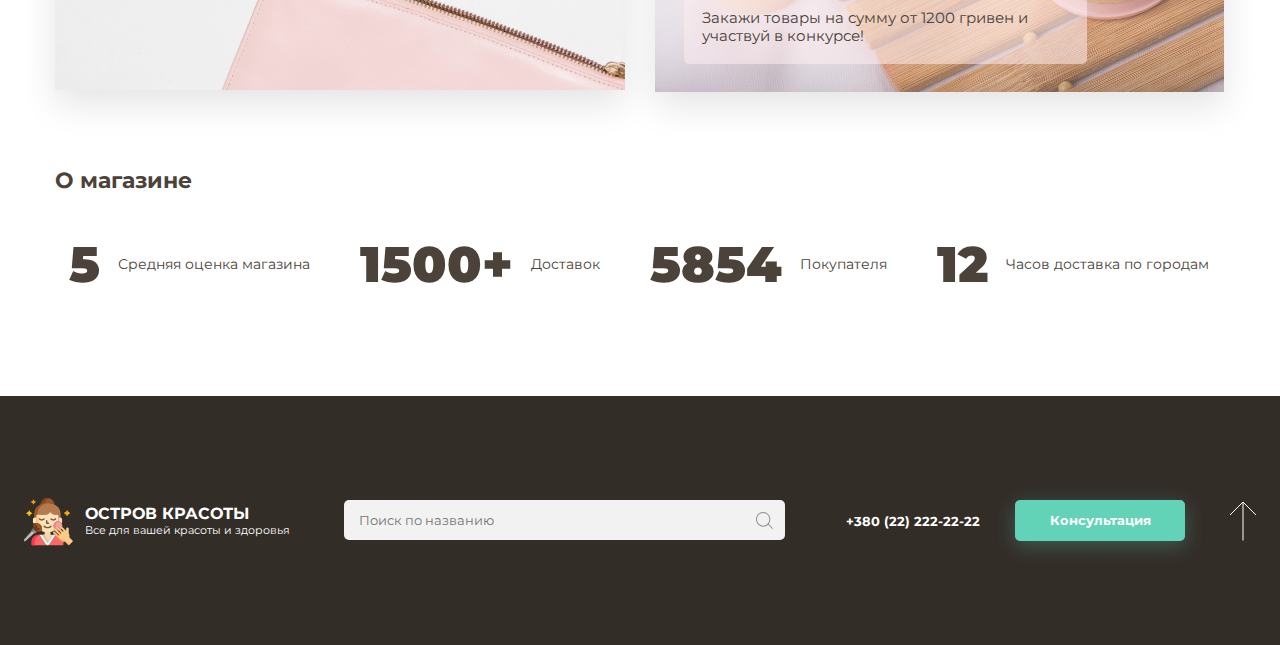
==== commit 87cb5957: "add K" ====
--- a/Shop/index.html
+++ b/Shop/index.html
@@ -1,6 +1,7 @@
 <!DOCTYPE html>
 <html lang="en">
   <head>
+    // kkkkkkkkkkkkkkkkkk
     <meta charset="UTF-8" />
     <meta name="viewport" content="width=device-width, initial-scale=1.0" />
     <link
